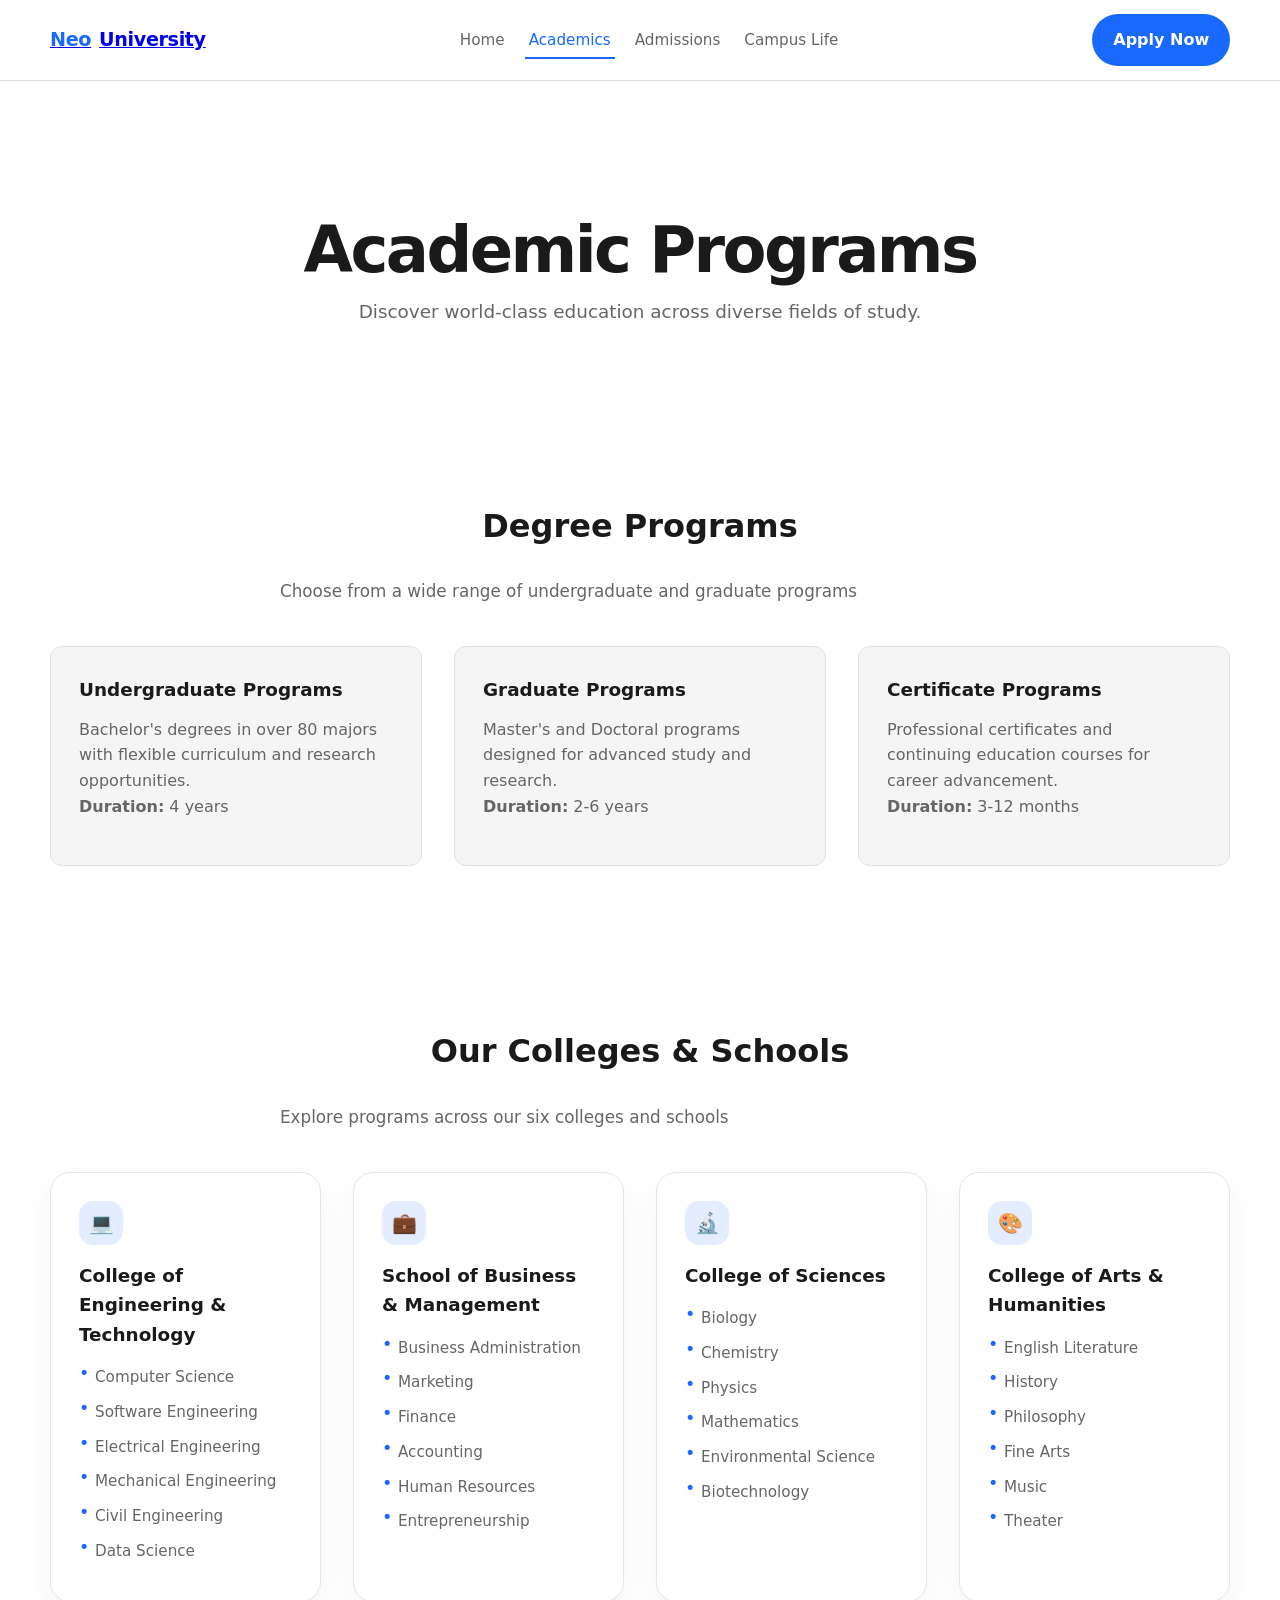
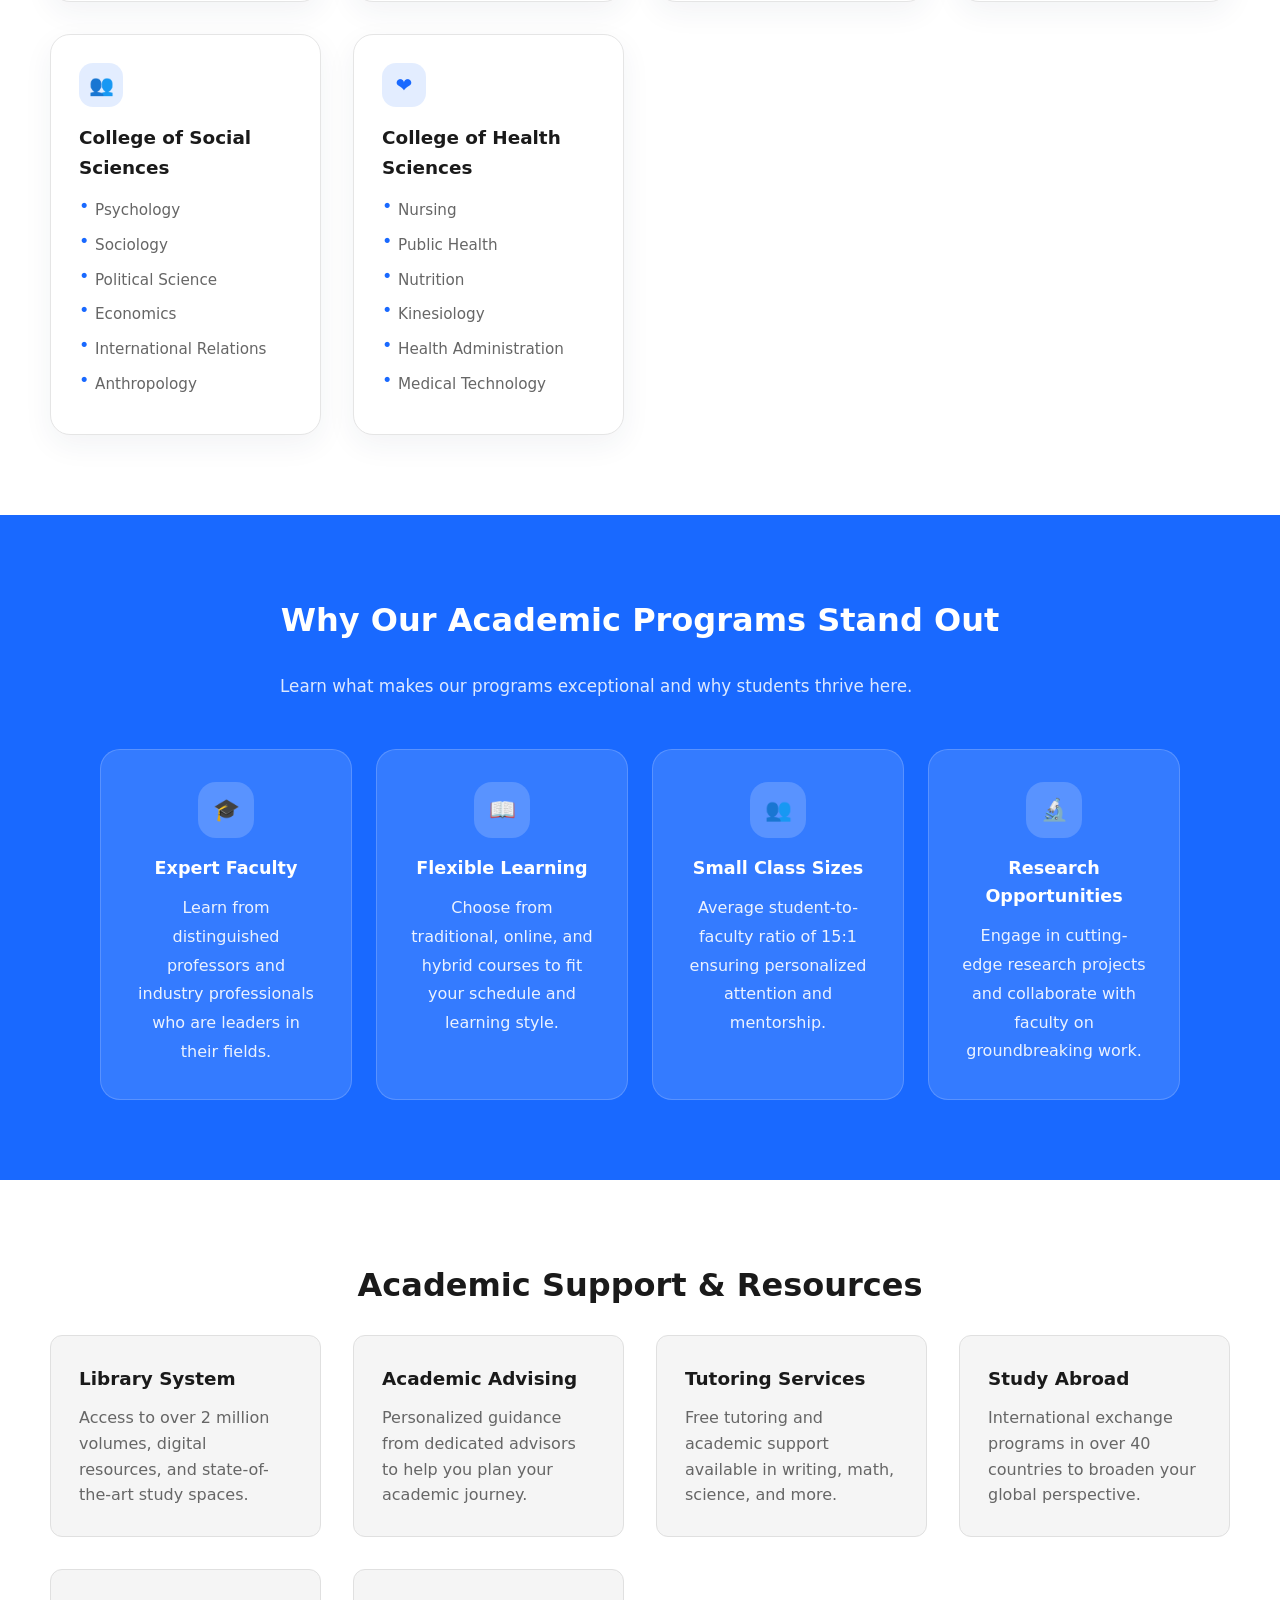
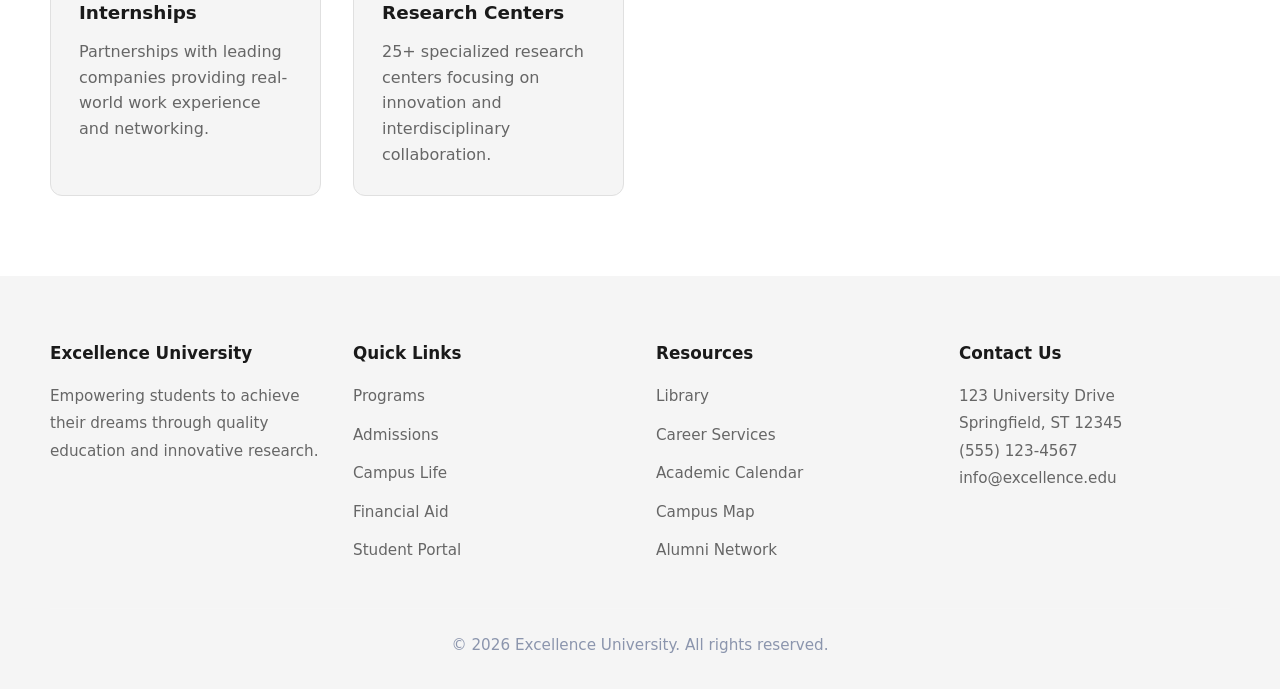
==== academics.html @ f868307e "Add files via upload" ====
﻿<!DOCTYPE html>
<html lang="en">
<head>
  <meta charset="UTF-8" />
  <meta name="viewport" content="width=device-width, initial-scale=1.0" />
  <title>Academic Programs | Neo University</title>
  <link rel="stylesheet" href="style.css" />
</head>
<body>
  <header>
    <div class="container navbar">
      <a class="brand" href="index.html"><span>Neo</span> University</a>
      <nav>
        <ul class="nav-links" id="mainNav">
          <li><a href="index.html">Home</a></li>
          <li><a href="academics.html" class="active">Academics</a></li>
          <li><a href="admission.html">Admissions</a></li>
          <li><a href="campus.html">Campus Life</a></li>
        </ul>
      </nav>
      <a class="cta" href="apply.html">Apply Now</a>
    </div>
  </header>

  <main>
    <section class="hero hero-academics">
      <div class="container hero-content">
        <h1>Academic Programs</h1>
        <p>Discover world-class education across diverse fields of study.</p>
      </div>
    </section>

    <section class="container">
      <h2 class="section-title">Degree Programs</h2>
      <p class="section-subtitle">Choose from a wide range of undergraduate and graduate programs</p>
      <div class="grid">
        <article class="card">
          <h3>Undergraduate Programs</h3>
          <p>Bachelor's degrees in over 80 majors with flexible curriculum and research opportunities.</p>
          <p><strong>Duration:</strong> 4 years</p>
        </article>
        <article class="card">
          <h3>Graduate Programs</h3>
          <p>Master's and Doctoral programs designed for advanced study and research.</p>
          <p><strong>Duration:</strong> 2-6 years</p>
        </article>
        <article class="card">
          <h3>Certificate Programs</h3>
          <p>Professional certificates and continuing education courses for career advancement.</p>
          <p><strong>Duration:</strong> 3-12 months</p>
        </article>
      </div>
    </section>

    <section class="container">
      <h2 class="section-title">Our Colleges &amp; Schools</h2>
      <p class="section-subtitle">Explore programs across our six colleges and schools</p>
      <div class="grid school-grid">
        <article class="school-card">
          <div class="school-icon">💻</div>
          <h3>College of Engineering &amp; Technology</h3>
          <ul>
            <li>Computer Science</li>
            <li>Software Engineering</li>
            <li>Electrical Engineering</li>
            <li>Mechanical Engineering</li>
            <li>Civil Engineering</li>
            <li>Data Science</li>
          </ul>
        </article>
        <article class="school-card">
          <div class="school-icon">💼</div>
          <h3>School of Business &amp; Management</h3>
          <ul>
            <li>Business Administration</li>
            <li>Marketing</li>
            <li>Finance</li>
            <li>Accounting</li>
            <li>Human Resources</li>
            <li>Entrepreneurship</li>
          </ul>
        </article>
        <article class="school-card">
          <div class="school-icon">🔬</div>
          <h3>College of Sciences</h3>
          <ul>
            <li>Biology</li>
            <li>Chemistry</li>
            <li>Physics</li>
            <li>Mathematics</li>
            <li>Environmental Science</li>
            <li>Biotechnology</li>
          </ul>
        </article>
        <article class="school-card">
          <div class="school-icon">🎨</div>
          <h3>College of Arts &amp; Humanities</h3>
          <ul>
            <li>English Literature</li>
            <li>History</li>
            <li>Philosophy</li>
            <li>Fine Arts</li>
            <li>Music</li>
            <li>Theater</li>
          </ul>
        </article>
        <article class="school-card">
          <div class="school-icon">👥</div>
          <h3>College of Social Sciences</h3>
          <ul>
            <li>Psychology</li>
            <li>Sociology</li>
            <li>Political Science</li>
            <li>Economics</li>
            <li>International Relations</li>
            <li>Anthropology</li>
          </ul>
        </article>
        <article class="school-card">
          <div class="school-icon">❤️</div>
          <h3>College of Health Sciences</h3>
          <ul>
            <li>Nursing</li>
            <li>Public Health</li>
            <li>Nutrition</li>
            <li>Kinesiology</li>
            <li>Health Administration</li>
            <li>Medical Technology</li>
          </ul>
        </article>
      </div>
    </section>

    <section class="benefits">
      <div class="container">
        <h2 class="section-title">Why Our Academic Programs Stand Out</h2>
        <p class="section-subtitle">Learn what makes our programs exceptional and why students thrive here.</p>
        <div class="benefit-grid">
          <article class="benefit-card">
            <div class="benefit-icon">🎓</div>
            <h3>Expert Faculty</h3>
            <p>Learn from distinguished professors and industry professionals who are leaders in their fields.</p>
          </article>
          <article class="benefit-card">
            <div class="benefit-icon">📖</div>
            <h3>Flexible Learning</h3>
            <p>Choose from traditional, online, and hybrid courses to fit your schedule and learning style.</p>
          </article>
          <article class="benefit-card">
            <div class="benefit-icon">👥</div>
            <h3>Small Class Sizes</h3>
            <p>Average student-to-faculty ratio of 15:1 ensuring personalized attention and mentorship.</p>
          </article>
          <article class="benefit-card">
            <div class="benefit-icon">🔬</div>
            <h3>Research Opportunities</h3>
            <p>Engage in cutting-edge research projects and collaborate with faculty on groundbreaking work.</p>
          </article>
        </div>
      </div>
    </section>

    <section class="container">
      <h2 class="section-title">Academic Support &amp; Resources</h2>
      <div class="grid support-grid">
        <article class="card">
          <h3>Library System</h3>
          <p>Access to over 2 million volumes, digital resources, and state-of-the-art study spaces.</p>
        </article>
        <article class="card">
          <h3>Academic Advising</h3>
          <p>Personalized guidance from dedicated advisors to help you plan your academic journey.</p>
        </article>
        <article class="card">
          <h3>Tutoring Services</h3>
          <p>Free tutoring and academic support available in writing, math, science, and more.</p>
        </article>
        <article class="card">
          <h3>Study Abroad</h3>
          <p>International exchange programs in over 40 countries to broaden your global perspective.</p>
        </article>
        <article class="card">
          <h3>Internships</h3>
          <p>Partnerships with leading companies providing real-world work experience and networking.</p>
        </article>
        <article class="card">
          <h3>Research Centers</h3>
          <p>25+ specialized research centers focusing on innovation and interdisciplinary collaboration.</p>
        </article>
      </div>
    </section>
  </main>

  <footer class="footer">
    <div class="container footer-grid">
      <div class="footer-column">
        <h3>Excellence University</h3>
        <p>Empowering students to achieve their dreams through quality education and innovative research.</p>
      </div>
      <div class="footer-column">
        <h4>Quick Links</h4>
        <ul>
          <li><a href="index.html">Programs</a></li>
          <li><a href="admissions.html">Admissions</a></li>
          <li><a href="campus.html">Campus Life</a></li>
          <li><a href="#">Financial Aid</a></li>
          <li><a href="#">Student Portal</a></li>
        </ul>
      </div>
      <div class="footer-column">
        <h4>Resources</h4>
        <ul>
          <li><a href="#">Library</a></li>
          <li><a href="#">Career Services</a></li>
          <li><a href="#">Academic Calendar</a></li>
          <li><a href="#">Campus Map</a></li>
          <li><a href="#">Alumni Network</a></li>
        </ul>
      </div>
      <div class="footer-column">
        <h4>Contact Us</h4>
        <p>123 University Drive<br />Springfield, ST 12345</p>
        <p>(555) 123-4567</p>
        <p><a href="mailto:info@excellence.edu">info@excellence.edu</a></p>
      </div>
    </div>
    <div class="footer-bottom">
      <p>© 2026 Excellence University. All rights reserved.</p>
    </div>
  </footer>
</body>
</html>
---- style.css ----
:root {
      --bg: #ffffff;
      --surface: #f5f5f5;
      --surface-strong: #e8e8e8;
      --text: #1a1a1a;
      --muted: #666666;
      --accent: #1969ff;
      --accent-soft: rgba(25, 105, 255, 0.12);
      font-family: Inter, system-ui, sans-serif;
      scroll-behavior: smooth;
    }

    * {
      box-sizing: border-box;
      margin: 0;
      padding: 0;
    }

    body {
      background: #ffffff;
      color: var(--text);
      line-height: 1.6;
      min-height: 100vh;
    }

    header {
      position: sticky;
      top: 0;
      z-index: 100;
      backdrop-filter: blur(18px);
      background: #ffffff;
      border-bottom: 1px solid #e0e0e0;
    }

    .container {
      width: min(1180px, calc(100% - 2rem));
      margin: 0 auto;
    }

    .navbar {
      display: flex;
      align-items: center;
      justify-content: space-between;
      gap: 1rem;
      padding: 0.9rem 0;
    }

    .brand {
      display: inline-flex;
      align-items: center;
      gap: 0.5rem;
      font-size: 1.2rem;
      font-weight: 700;
      letter-spacing: -0.02em;
    }

    .brand span {
      color: var(--accent);
    }

    nav {
      display: flex;
      align-items: center;
      gap: 1rem;
    }

    .nav-links {
      display: flex;
      align-items: center;
      gap: 1rem;
      list-style: none;
    }

    .nav-links a {
      color: var(--muted);
      text-decoration: none;
      font-size: 0.95rem;
      padding: 0.5rem 0.25rem;
      transition: color 0.2s ease, border-bottom 0.2s ease;
      border-bottom: 2px solid transparent;
    }

    .nav-links a:hover,
    .nav-links a.active {
      color: var(--accent);
      border-bottom-color: var(--accent);
    }

    .cta {
      display: inline-flex;
      align-items: center;
      justify-content: center;
      padding: 0.8rem 1.3rem;
      border-radius: 999px;
      background: var(--accent);
      color: white;
      font-weight: 600;
      text-decoration: none;
      transition: transform 0.2s ease, background 0.2s ease;
    }

    .cta:hover {
      transform: translateY(-1px);
      background: #0a71ff;
    }

    .hero {
      min-height: auto;
      background: #f9f9f9;
      display: grid;
      place-items: center;
      text-align: center;
      padding: 4rem 0;
    }

    .hero-content {
      max-width: 820px;
      width: 100%;
    }

    .hero h1 {
      font-size: clamp(3rem, 5vw, 4.8rem);
      line-height: 0.95;
      margin-bottom: 1rem;
      letter-spacing: -0.04em;
    }

    .hero p {
      font-size: 1.15rem;
      color: var(--muted);
      margin-bottom: 2.25rem;
    }

    .hero-buttons {
      display: flex;
      flex-wrap: wrap;
      justify-content: center;
      gap: 1rem;
    }

    .secondary {
      background: rgba(255, 255, 255, 0.12);
      color: white;
      border: 1px solid rgba(255, 255, 255, 0.12);
    }

    section {
      padding: 5rem 0;
    }

    .section-title {
      margin-bottom: 1.5rem;
      text-align: center;
      font-size: 2rem;
    }

    .grid {
      display: grid;
      gap: 2rem;
      grid-template-columns: repeat(auto-fit, minmax(280px, 1fr));
    }

    .card {
      background: var(--surface);
      border: 1px solid #e0e0e0;
      border-radius: 12px;
      padding: 1.75rem;
      min-height: 220px;
    }

    .card h3 {
      margin-bottom: 0.75rem;
      font-size: 1.15rem;
    }

    .card p {
      color: var(--muted);
    }

    .program-card {
      background: white;
      border: 1px solid #e0e0e0;
      border-radius: 12px;
      overflow: hidden;
      box-shadow: 0 2px 8px rgba(0, 0, 0, 0.08);
      transition: box-shadow 0.2s ease, transform 0.2s ease;
    }

    .program-card:hover {
      box-shadow: 0 4px 16px rgba(0, 0, 0, 0.12);
      transform: translateY(-2px);
    }

    .program-card img {
      width: 100%;
      height: 220px;
      object-fit: cover;
    }

    .program-card h3 {
      margin: 1.5rem 1.5rem 0.5rem;
      font-size: 1.2rem;
      color: var(--text);
    }

    .program-card p {
      margin: 0 1.5rem 1rem;
      color: var(--muted);
      font-size: 0.95rem;
    }

    .learn-more {
      display: inline-block;
      margin: 0 1.5rem 1.5rem;
      color: var(--accent);
      text-decoration: none;
      font-weight: 600;
      transition: color 0.2s ease;
    }

    .learn-more:hover {
      color: #0a71ff;
    }

    .hero.hero-academics,
    .hero.hero-admissions,
    .hero.hero-campus {
      min-height: 420px;
      background: linear-gradient(180deg, rgba(255,255,255,0.95), rgba(255,255,255,0.95)),
        url('https://images.unsplash.com/photo-1519681393784-d120267933ba?auto=format&fit=crop&w=1600&q=80') center/cover no-repeat;
      color: var(--text);
    }

    .hero.hero-admissions {
      background: linear-gradient(180deg, rgba(255,255,255,0.95), rgba(255,255,255,0.95)),
        url('https://images.unsplash.com/photo-1536882245865-c5948a5d0b66?auto=format&fit=crop&w=1600&q=80') center/cover no-repeat;
    }

    .hero.hero-campus {
      background: linear-gradient(180deg, rgba(255,255,255,0.95), rgba(255,255,255,0.95)),
        url('https://images.unsplash.com/photo-1496307042754-b4aa456c4a2d?auto=format&fit=crop&w=1600&q=80') center/cover no-repeat;
    }

    .section-subtitle {
      max-width: 720px;
      margin: 0.5rem auto 2.5rem;
      color: var(--muted);
      font-size: 1.05rem;
      line-height: 1.8;
    }

    .icon-card {
      background: white;
      border: 1px solid #e5e5e5;
      border-radius: 20px;
      padding: 2rem;
      box-shadow: 0 10px 30px rgba(32, 45, 83, 0.06);
      text-align: left;
    }

    .icon-card .icon {
      width: 52px;
      height: 52px;
      display: inline-flex;
      align-items: center;
      justify-content: center;
      border-radius: 16px;
      background: rgba(25, 105, 255, 0.12);
      color: var(--accent);
      font-size: 1.35rem;
      margin-bottom: 1rem;
    }

    .icon-card h3 {
      margin-bottom: 0.75rem;
      font-size: 1.15rem;
    }

    .info-banner {
      background: rgba(25, 105, 255, 0.1);
      border-left: 4px solid var(--accent);
      border-radius: 20px;
      padding: 1.75rem 2rem;
      margin: 2rem 0;
      display: flex;
      gap: 1rem;
      align-items: flex-start;
    }

    .info-banner .info-icon {
      width: 44px;
      height: 44px;
      display: inline-flex;
      align-items: center;
      justify-content: center;
      border-radius: 50%;
      background: rgba(25, 105, 255, 0.18);
      color: var(--accent);
      font-size: 1.25rem;
      margin-top: 0.25rem;
    }

    .metric-grid {
      grid-template-columns: repeat(auto-fit, minmax(200px, 1fr));
      margin-top: 2rem;
    }

    .metric-card {
      background: white;
      border: 1px solid #e5e5e5;
      border-radius: 18px;
      padding: 2rem;
      text-align: center;
      box-shadow: 0 12px 35px rgba(32, 45, 83, 0.05);
    }

    .metric-card p {
      margin: 0.5rem 0 0;
      color: var(--muted);
      font-size: 0.95rem;
    }

    .metric-value {
      font-size: 2.5rem;
      font-weight: 700;
      color: var(--accent);
      margin: 0;
    }

    .support-grid {
      grid-template-columns: repeat(auto-fit, minmax(220px, 1fr));
    }

    .support-card {
      background: white;
      border: 1px solid #e5e5e5;
      border-radius: 20px;
      padding: 2rem;
      box-shadow: 0 10px 30px rgba(32, 45, 83, 0.06);
      text-align: center;
    }

    .support-card .support-icon {
      width: 52px;
      height: 52px;
      display: inline-flex;
      align-items: center;
      justify-content: center;
      border-radius: 16px;
      background: rgba(25, 105, 255, 0.12);
      color: var(--accent);
      font-size: 1.35rem;
      margin-bottom: 1rem;
    }

    .testimonials {
      background: var(--accent);
      color: white;
      padding: 4rem 0;
    }

    .testimonial-grid {
      display: grid;
      gap: 1.5rem;
      grid-template-columns: repeat(auto-fit, minmax(260px, 1fr));
      max-width: 1080px;
      margin: 2.5rem auto 0;
    }

    .testimonial-card {
      background: rgba(255, 255, 255, 0.12);
      border: 1px solid rgba(255, 255, 255, 0.18);
      border-radius: 24px;
      padding: 2rem;
      min-height: 240px;
      display: flex;
      flex-direction: column;
      justify-content: space-between;
    }

    .testimonial-card p {
      line-height: 1.85;
      margin-bottom: 1.5rem;
    }

    .testimonial-card strong {
      display: block;
      font-size: 1rem;
      margin-top: auto;
      color: white;
    }

    .testimonial-card span {
      display: block;
      font-size: 0.95rem;
      color: rgba(255, 255, 255, 0.85);
      margin-top: 0.35rem;
    }

    .school-grid {
      grid-template-columns: repeat(auto-fit, minmax(260px, 1fr));
    }

    .school-card {
      background: white;
      border: 1px solid #e5e5e5;
      border-radius: 20px;
      padding: 1.75rem;
      box-shadow: 0 10px 30px rgba(32, 45, 83, 0.06);
    }

    .school-icon {
      width: 44px;
      height: 44px;
      border-radius: 14px;
      display: inline-flex;
      align-items: center;
      justify-content: center;
      background: rgba(25, 105, 255, 0.12);
      color: var(--accent);
      font-size: 1.25rem;
      margin-bottom: 1rem;
    }

    .school-card h3 {
      margin-bottom: 1rem;
      font-size: 1.15rem;
      color: var(--text);
    }

    .school-card ul {
      list-style: none;
      padding-left: 0;
      margin: 0;
    }

    .school-card li {
      position: relative;
      padding-left: 1rem;
      margin-bottom: 0.65rem;
      color: var(--muted);
      font-size: 0.95rem;
    }

    .school-card li::before {
      content: '•';
      position: absolute;
      left: 0;
      color: var(--accent);
      font-size: 1.1rem;
      line-height: 1;
    }

    .benefits {
      background: var(--accent);
      color: white;
      padding: 5rem 0;
    }

    .benefits .section-title {
      color: white;
    }

    .benefits .section-subtitle {
      color: rgba(255, 255, 255, 0.85);
    }

    .benefit-grid {
      display: grid;
      gap: 1.5rem;
      grid-template-columns: repeat(auto-fit, minmax(220px, 1fr));
      max-width: 1080px;
      margin: 3rem auto 0;
    }

    .benefit-card {
      background: rgba(255, 255, 255, 0.12);
      border: 1px solid rgba(255, 255, 255, 0.18);
      border-radius: 20px;
      padding: 2rem;
      min-height: 220px;
      text-align: center;
    }

    .benefit-icon {
      width: 56px;
      height: 56px;
      border-radius: 18px;
      display: inline-flex;
      align-items: center;
      justify-content: center;
      background: rgba(255, 255, 255, 0.18);
      margin-bottom: 1rem;
      font-size: 1.35rem;
    }

    .benefit-card h3 {
      margin-bottom: 0.75rem;
      font-size: 1.1rem;
    }

    .benefit-card p {
      color: rgba(255, 255, 255, 0.9);
      line-height: 1.8;
      margin: 0;
    }

    .support-grid {
      grid-template-columns: repeat(auto-fit, minmax(260px, 1fr));
    }

    .support-grid .card {
      min-height: 180px;
    }

    .requirements-grid {
      grid-template-columns: repeat(auto-fit, minmax(240px, 1fr));
    }

    .requirement-card {
      min-height: 180px;
      display: flex;
      flex-direction: column;
      justify-content: center;
    }

    .deadline-grid {
      grid-template-columns: repeat(auto-fit, minmax(300px, 1fr));
    }

    .deadline-card {
      border-left: 4px solid var(--accent);
      padding-left: 1.5rem;
    }

    .deadline-details {
      display: grid;
      gap: 1rem;
      grid-template-columns: repeat(2, minmax(120px, 1fr));
      margin-top: 1.5rem;
    }

    .deadline-details .label {
      font-size: 0.9rem;
      color: var(--muted);
      text-transform: uppercase;
      letter-spacing: 0.08em;
      margin-bottom: 0.35rem;
    }

    .deadline-details .value {
      font-size: 1rem;
      font-weight: 700;
      color: var(--text);
    }

    .process-list {
      display: grid;
      gap: 1rem;
    }

    .process-step {
      display: grid;
      grid-template-columns: 56px 1fr;
      gap: 1rem;
      align-items: center;
      background: white;
      border: 1px solid #e7ecf3;
      border-radius: 16px;
      padding: 1.25rem 1.5rem;
      box-shadow: 0 12px 50px rgba(32, 45, 83, 0.05);
    }

    .process-step span {
      width: 56px;
      height: 56px;
      display: inline-flex;
      align-items: center;
      justify-content: center;
      border-radius: 50%;
      background: var(--accent);
      color: white;
      font-weight: 700;
      font-size: 1rem;
    }

    .finance-grid {
      grid-template-columns: repeat(auto-fit, minmax(240px, 1fr));
    }

    .finance-card {
      min-height: 220px;
    }

    .cost-panel {
      background: rgba(25, 105, 255, 0.08);
      padding: 3rem 0;
    }

    .cost-content {
      background: white;
      border-radius: 24px;
      padding: 2.5rem;
      box-shadow: 0 20px 60px rgba(32, 45, 83, 0.08);
    }

    .cost-grid {
      display: grid;
      gap: 1.5rem;
      grid-template-columns: repeat(auto-fit, minmax(200px, 1fr));
      margin: 1.5rem 0 2rem;
    }

    .cost-label {
      font-size: 0.95rem;
      color: var(--muted);
      margin-bottom: 0.35rem;
    }

    .cost-value {
      font-size: 2rem;
      font-weight: 700;
      color: var(--accent);
      margin: 0;
    }

    .cost-summary {
      display: flex;
      align-items: center;
      justify-content: space-between;
      flex-wrap: wrap;
      gap: 1rem;
      margin-top: 1.5rem;
    }

    .cost-summary p {
      margin: 0;
      font-size: 1rem;
      font-weight: 600;
      color: var(--text);
    }

    .total-value {
      font-size: 2.5rem;
      color: var(--accent);
    }

    .cost-note {
      color: var(--muted);
      margin-top: 1rem;
    }

    .apply-cta {
      background: var(--accent);
      color: white;
      padding: 4rem 0;
    }

    .cta-panel {
      text-align: center;
      max-width: 920px;
      margin: 0 auto;
    }

    .cta-panel h2,
    .cta-panel p {
      color: white;
    }

    .cta-buttons {
      display: inline-flex;
      flex-wrap: wrap;
      justify-content: center;
      gap: 1rem;
      margin-top: 1.75rem;
    }

    .cta-buttons .cta {
      min-width: 200px;
    }

    .cta-buttons .secondary {
      background: white;
      color: var(--accent);
      border: 1px solid rgba(255,255,255,0.3);
    }

    .cta-buttons .secondary:hover {
      background: #f4f9ff;
    }

    .hero + section {
      margin-top: -5rem;
      position: relative;
      z-index: 1;
    }

    #contact .contact-card {
      max-width: 720px;
      margin: 0 auto;
      text-align: center;
    }

    .contact-card a {
      display: inline-flex;
      margin-top: 1rem;
      padding: 0.85rem 1.3rem;
      border-radius: 999px;
      background: var(--accent);
      color: white;
      text-decoration: none;
      font-weight: 600;
    }

    .footer {
      background: #f5f5f5;
      padding: 4rem 0 2rem;
      color: var(--muted);
    }

    .footer-grid {
      display: grid;
      gap: 2rem;
      grid-template-columns: repeat(4, minmax(180px, 1fr));
      border-bottom: 1px solid rgba(255, 255, 255, 0.08);
      padding-bottom: 2rem;
    }

    .footer-column h3,
    .footer-column h4 {
      color: var(--text);
      margin-bottom: 1rem;
      font-size: 1.05rem;
    }

    .footer-column p,
    .footer-column li {
      font-size: 0.95rem;
      line-height: 1.8;
    }

    .footer-column ul {
      list-style: none;
      padding: 0;
      margin: 0;
    }

    .footer-column li {
      margin-bottom: 0.7rem;
    }

    .footer-column a {
      color: var(--muted);
      text-decoration: none;
    }

    .footer-column a:hover {
      color: var(--text);
    }

    .social-links {
      display: flex;
      gap: 0.75rem;
      margin-top: 1rem;
    }

    .social-links a {
      display: inline-flex;
      align-items: center;
      justify-content: center;
      width: 36px;
      height: 36px;
      border-radius: 50%;
      background: rgba(255, 255, 255, 0.06);
      color: var(--text);
      text-decoration: none;
      font-size: 0.95rem;
    }

    .footer-bottom {
      margin-top: 1.5rem;
      text-align: center;
      font-size: 0.95rem;
      color: #8b95ad;
    }

    @media (max-width: 900px) {
      .navbar {
        align-items: flex-start;
        flex-direction: column;
      }

      nav {
        width: 100%;
      }

      .nav-links {
        flex-wrap: wrap;
        justify-content: center;
        gap: 0.75rem;
      }

      .nav-links a {
        padding: 0.45rem 0.5rem;
      }

      .hero {
        padding: 3rem 0;
      }

      .hero.hero-academics,
      .hero.hero-admissions,
      .hero.hero-campus {
        min-height: 360px;
      }

      .section-title {
        font-size: 1.75rem;
      }

      .section-subtitle {
        margin-bottom: 2rem;
      }

      .process-step {
        grid-template-columns: 48px 1fr;
        padding: 1rem 1.2rem;
      }

      .cost-summary {
        flex-direction: column;
        align-items: flex-start;
      }

      .cta-buttons {
        flex-direction: column;
        gap: 0.75rem;
      }

      .cta-buttons .cta {
        min-width: auto;
        width: 100%;
      }

      .footer-grid {
        grid-template-columns: repeat(2, minmax(180px, 1fr));
      }
    }

    @media (max-width: 600px) {
      .container {
        width: min(100%, calc(100% - 1.5rem));
      }

      .navbar {
        gap: 0.75rem;
      }

      .brand {
        font-size: 1.1rem;
      }

      .nav-links {
        gap: 0.5rem;
      }

      .hero h1 {
        font-size: clamp(2.2rem, 8vw, 3rem);
      }

      .hero p {
        font-size: 1rem;
      }

      .hero-buttons {
        flex-direction: column;
      }

      .card,
      .program-card,
      .icon-card,
      .support-card,
      .testimonial-card,
      .school-card,
      .deadline-card,
      .finance-card,
      .requirement-card,
      .benefit-card,
      .cost-content,
      .info-banner,
      .process-step {
        padding: 1.5rem;
      }

      .info-banner {
        flex-direction: column;
        gap: 1rem;
      }

      .deadline-details {
        grid-template-columns: 1fr;
      }

      .process-step {
        grid-template-columns: 1fr;
      }

      .process-step span {
        margin-bottom: 0.75rem;
      }

      .testimonial-grid {
        gap: 1rem;
      }

      .footer-grid {
        grid-template-columns: 1fr;
      }

      .footer {
        padding: 3rem 0 1.5rem;
      }
    }
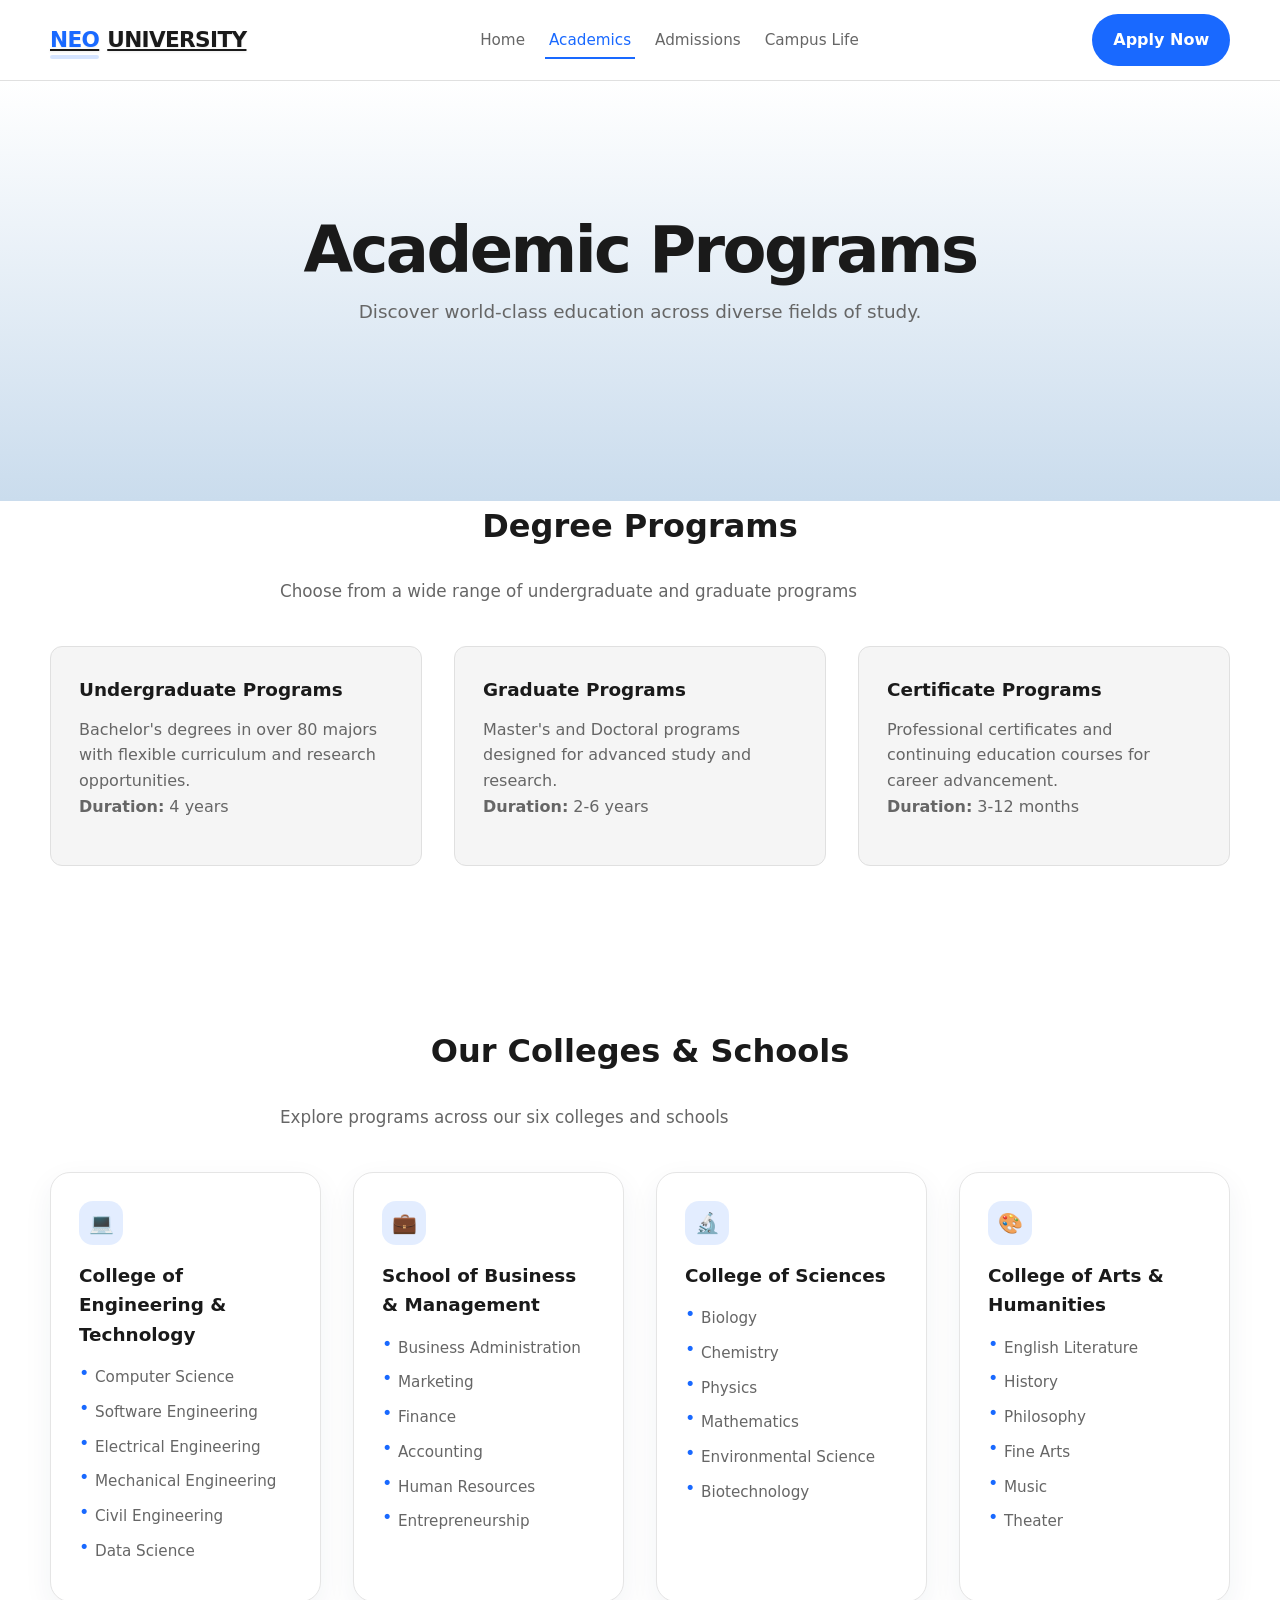
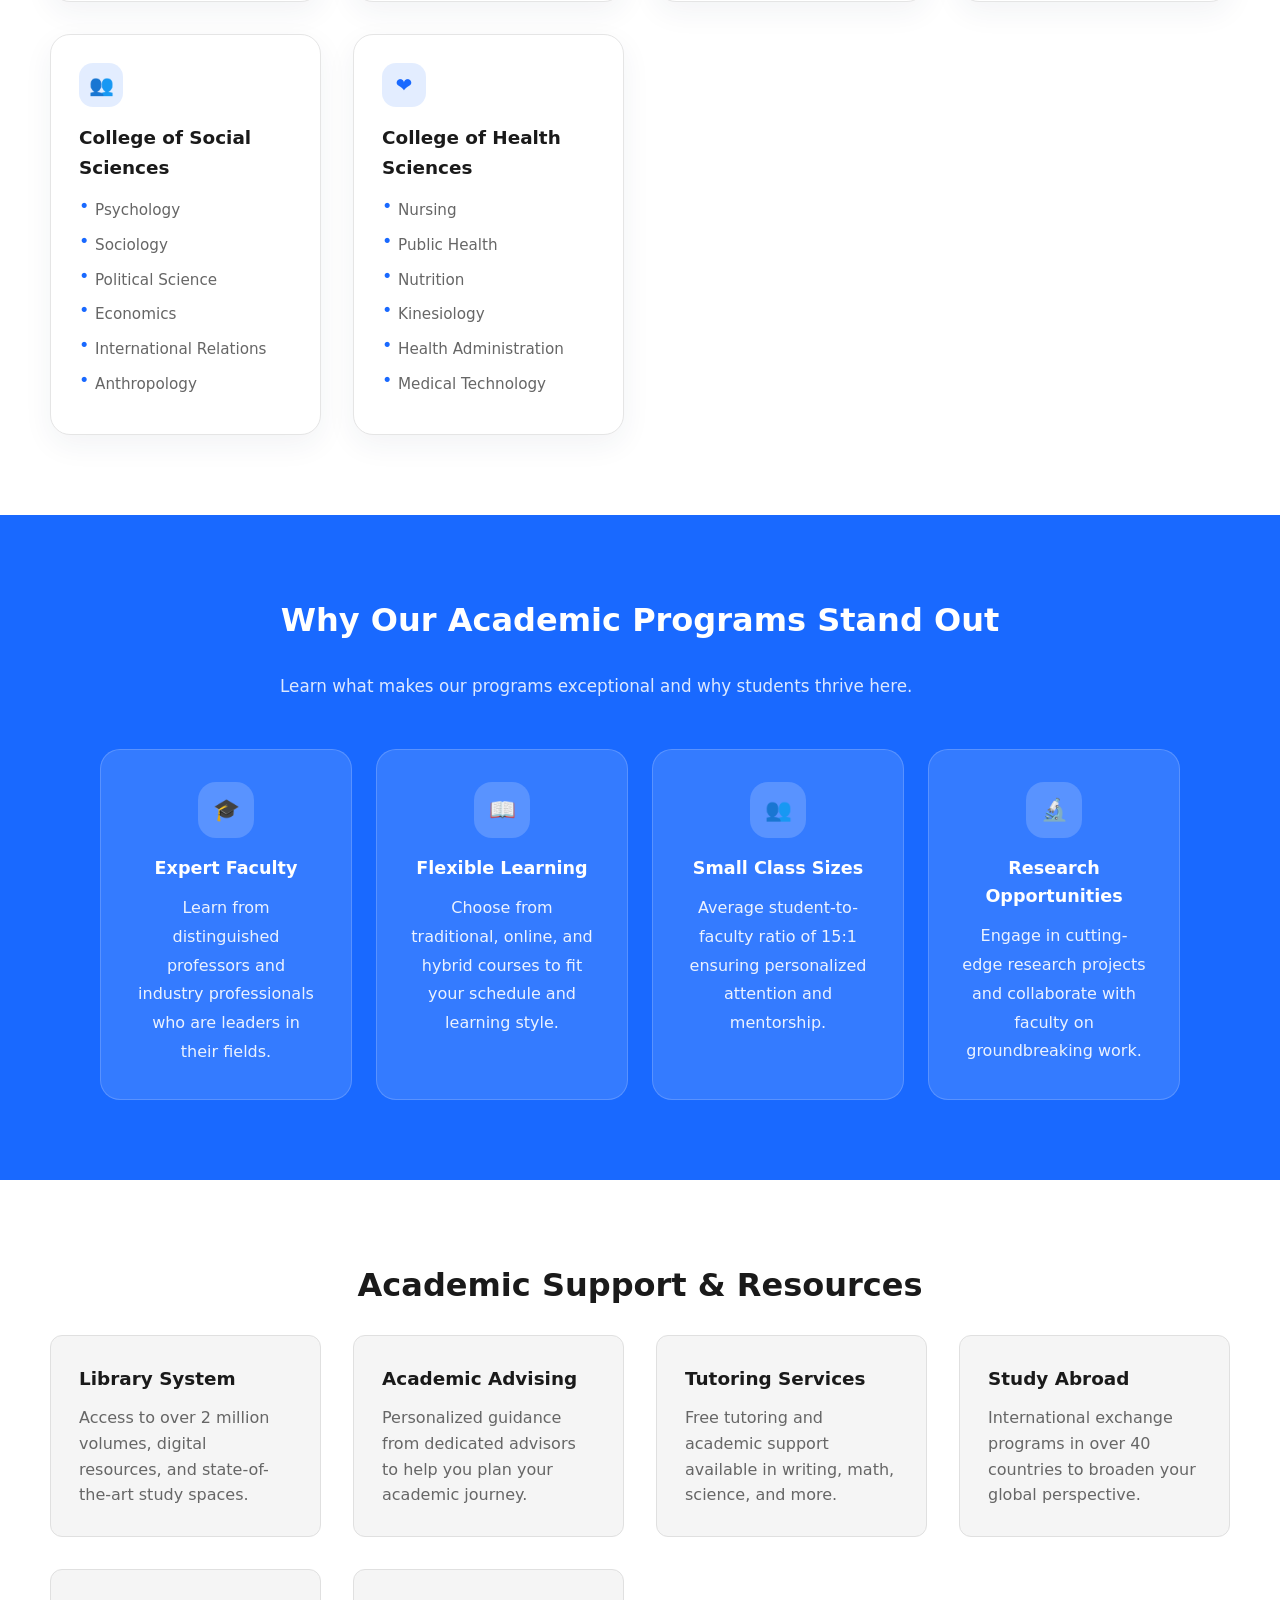
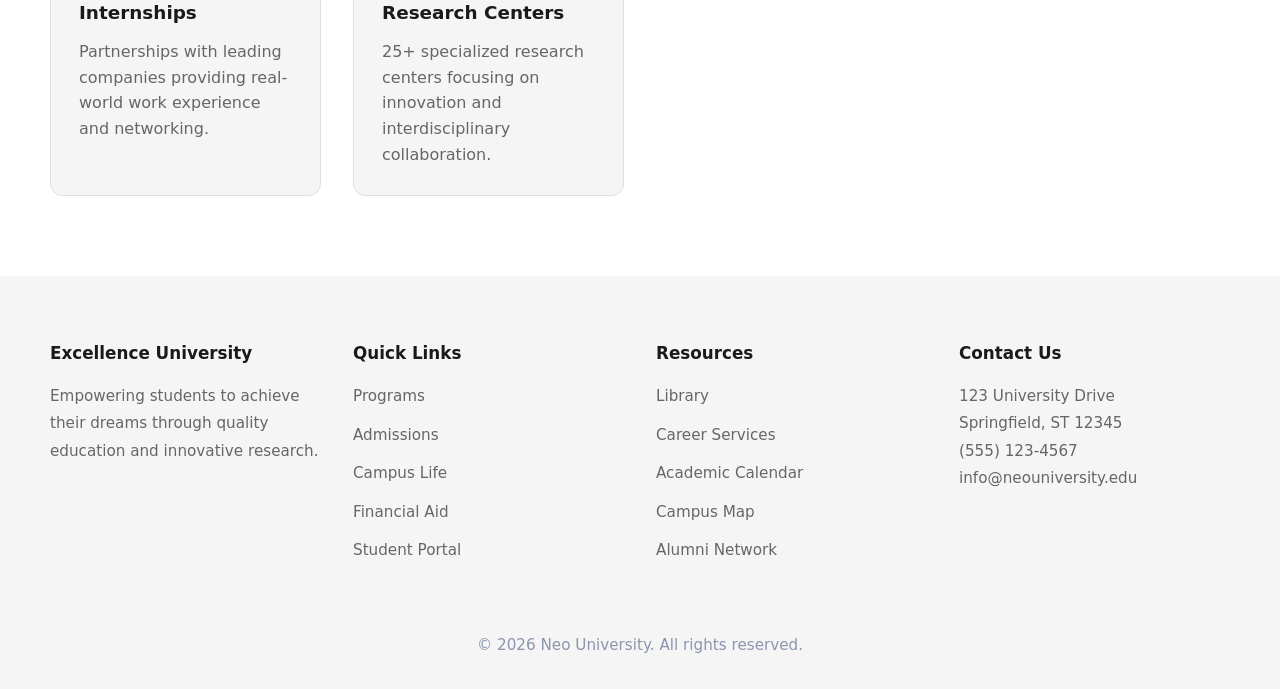
==== commit cec269dd: "Update university name and footer links" ====
--- a/academics.html
+++ b/academics.html
@@ -1,4 +1,4 @@
-﻿<!DOCTYPE html>
+<!DOCTYPE html>
 <html lang="en">
 <head>
   <meta charset="UTF-8" />
@@ -30,7 +30,7 @@
       </div>
     </section>
 
-    <section class="container">
+    <section class="container" id="degree-programs">
       <h2 class="section-title">Degree Programs</h2>
       <p class="section-subtitle">Choose from a wide range of undergraduate and graduate programs</p>
       <div class="grid">
@@ -200,32 +200,32 @@
       <div class="footer-column">
         <h4>Quick Links</h4>
         <ul>
-          <li><a href="index.html">Programs</a></li>
-          <li><a href="admissions.html">Admissions</a></li>
-          <li><a href="campus.html">Campus Life</a></li>
-          <li><a href="#">Financial Aid</a></li>
-          <li><a href="#">Student Portal</a></li>
+          <li><a href="academics.html#degree-programs">Programs</a></li>
+          <li><a href="admission.html#application-requirements">Admissions</a></li>
+          <li><a href="campus.html#campus-life">Campus Life</a></li>
+          <li><a href="admission.html#financial-aid">Financial Aid</a></li>
+          <li><a href="admission.html#student-portal">Student Portal</a></li>
         </ul>
       </div>
       <div class="footer-column">
         <h4>Resources</h4>
         <ul>
-          <li><a href="#">Library</a></li>
-          <li><a href="#">Career Services</a></li>
-          <li><a href="#">Academic Calendar</a></li>
-          <li><a href="#">Campus Map</a></li>
-          <li><a href="#">Alumni Network</a></li>
+          <li><a>Library</a></li>
+          <li><a>Career Services</a></li>
+          <li><a href="">Academic Calendar</a></li>
+          <li><a href="">Campus Map</a></li>
+          <li><a href="">Alumni Network</a></li>
         </ul>
       </div>
       <div class="footer-column">
         <h4>Contact Us</h4>
         <p>123 University Drive<br />Springfield, ST 12345</p>
         <p>(555) 123-4567</p>
-        <p><a href="mailto:info@excellence.edu">info@excellence.edu</a></p>
+        <p><a href="mailto:info@neouniversity.edu">info@neouniversity.edu</a></p>
       </div>
     </div>
     <div class="footer-bottom">
-      <p>© 2026 Excellence University. All rights reserved.</p>
+      <p>© 2026 Neo University. All rights reserved.</p>
     </div>
   </footer>
 </body>
--- a/style.css
+++ b/style.css
@@ -49,13 +49,28 @@
       display: inline-flex;
       align-items: center;
       gap: 0.5rem;
-      font-size: 1.2rem;
-      font-weight: 700;
-      letter-spacing: -0.02em;
+      font-size: 1.35rem;
+      font-weight: 800;
+      letter-spacing: -0.03em;
+      text-transform: uppercase;
+      color: var(--text);
+      text-shadow: 0 1px 2px rgba(0, 0, 0, 0.08);
     }
 
     .brand span {
       color: var(--accent);
+      position: relative;
+    }
+
+    .brand span::after {
+      content: '';
+      position: absolute;
+      left: 0;
+      bottom: -0.1rem;
+      width: 100%;
+      height: 0.25rem;
+      background: rgba(25, 105, 255, 0.18);
+      border-radius: 999px;
     }
 
     nav {
@@ -116,6 +131,7 @@
     .hero-content {
       max-width: 820px;
       width: 100%;
+      padding: 0 1rem;
     }
 
     .hero h1 {
@@ -226,18 +242,18 @@
     .hero.hero-admissions,
     .hero.hero-campus {
       min-height: 420px;
-      background: linear-gradient(180deg, rgba(255,255,255,0.95), rgba(255,255,255,0.95)),
+      background: linear-gradient(180deg, rgba(255,255,255,0.95), rgba(199, 218, 236, 0.95)),
         url('https://images.unsplash.com/photo-1519681393784-d120267933ba?auto=format&fit=crop&w=1600&q=80') center/cover no-repeat;
       color: var(--text);
     }
 
     .hero.hero-admissions {
-      background: linear-gradient(180deg, rgba(255,255,255,0.95), rgba(255,255,255,0.95)),
+      background: linear-gradient(180deg, rgba(255,255,255,0.95), rgba(199, 218, 236, 0.95)),
         url('https://images.unsplash.com/photo-1536882245865-c5948a5d0b66?auto=format&fit=crop&w=1600&q=80') center/cover no-repeat;
     }
 
     .hero.hero-campus {
-      background: linear-gradient(180deg, rgba(255,255,255,0.95), rgba(255,255,255,0.95)),
+      background: linear-gradient(180deg, rgba(255,255,255,0.95), rgba(199, 218, 236, 0.95)),
         url('https://images.unsplash.com/photo-1496307042754-b4aa456c4a2d?auto=format&fit=crop&w=1600&q=80') center/cover no-repeat;
     }
 
@@ -784,6 +800,108 @@
       color: #8b95ad;
     }
 
+    .application-form {
+      background: white;
+      border: 1px solid #e6e6e6;
+      border-radius: 24px;
+      box-shadow: 0 22px 60px rgba(32, 45, 83, 0.08);
+      padding: 2rem;
+      margin-top: -3rem;
+    }
+
+    .application-form h2 {
+      margin-bottom: 0.5rem;
+      font-size: 2rem;
+    }
+
+    .application-form .section-subtitle {
+      margin-bottom: 2rem;
+      max-width: 780px;
+    }
+
+    .form-section {
+      margin-top: 2.5rem;
+    }
+
+    .form-section h3 {
+      margin-bottom: 1rem;
+      font-size: 1.25rem;
+      color: var(--text);
+    }
+
+    .form-grid {
+      display: grid;
+      gap: 1.5rem;
+      grid-template-columns: repeat(2, minmax(240px, 1fr));
+    }
+
+    .form-group {
+      display: flex;
+      flex-direction: column;
+      gap: 0.5rem;
+    }
+
+    .form-group.full-width {
+      grid-column: 1 / -1;
+    }
+
+    .form-group label {
+      font-size: 0.92rem;
+      color: #4f4f4f;
+      font-weight: 600;
+    }
+
+    .form-group input,
+    .form-group select,
+    .form-group textarea {
+      width: 100%;
+      min-height: 48px;
+      border: 1px solid #d7d7d7;
+      border-radius: 14px;
+      padding: 0.9rem 1rem;
+      font: inherit;
+      background: #fff;
+      color: var(--text);
+    }
+
+    .form-group textarea {
+      min-height: 140px;
+      resize: vertical;
+    }
+
+    .form-checkbox {
+      display: flex;
+      gap: 0.85rem;
+      align-items: flex-start;
+      margin-bottom: 1rem;
+    }
+
+    .form-checkbox input {
+      margin-top: 0.25rem;
+      width: auto;
+      height: auto;
+    }
+
+    .form-checkbox label {
+      margin: 0;
+      font-weight: 400;
+      color: var(--muted);
+      line-height: 1.6;
+    }
+
+    .form-actions {
+      display: flex;
+      flex-wrap: wrap;
+      justify-content: flex-end;
+      gap: 1rem;
+      margin-top: 2rem;
+    }
+
+    .form-actions .cta {
+      min-width: 180px;
+      padding: 0.95rem 1.5rem;
+    }
+
     @media (max-width: 900px) {
       .navbar {
         align-items: flex-start;
@@ -800,6 +918,22 @@
         gap: 0.75rem;
       }
 
+      .form-grid {
+        grid-template-columns: 1fr;
+      }
+
+      .hero {
+        padding: 3rem 0;
+      }
+
+      section {
+        padding: 3rem 0;
+      }
+
+      .hero + section {
+        margin-top: -2rem;
+      }
+
       .nav-links a {
         padding: 0.45rem 0.5rem;
       }
@@ -854,6 +988,37 @@
 
       .navbar {
         gap: 0.75rem;
+      }
+
+      .hero {
+        padding: 2.25rem 0;
+      }
+
+      section {
+        padding: 2.5rem 0;
+      }
+
+      .hero + section {
+        margin-top: -1rem;
+      }
+
+      .hero-buttons {
+        gap: 0.75rem;
+      }
+
+      .hero-buttons .cta {
+        width: 100%;
+      }
+
+      .metric-grid,
+      .grid,
+      .testimonials .testimonial-grid,
+      .footer-grid {
+        grid-template-columns: 1fr;
+      }
+
+      .cta-panel {
+        padding: 0 0.75rem;
       }
 
       .brand {
@@ -920,4 +1085,4 @@
       .footer {
         padding: 3rem 0 1.5rem;
       }
-    }+    }
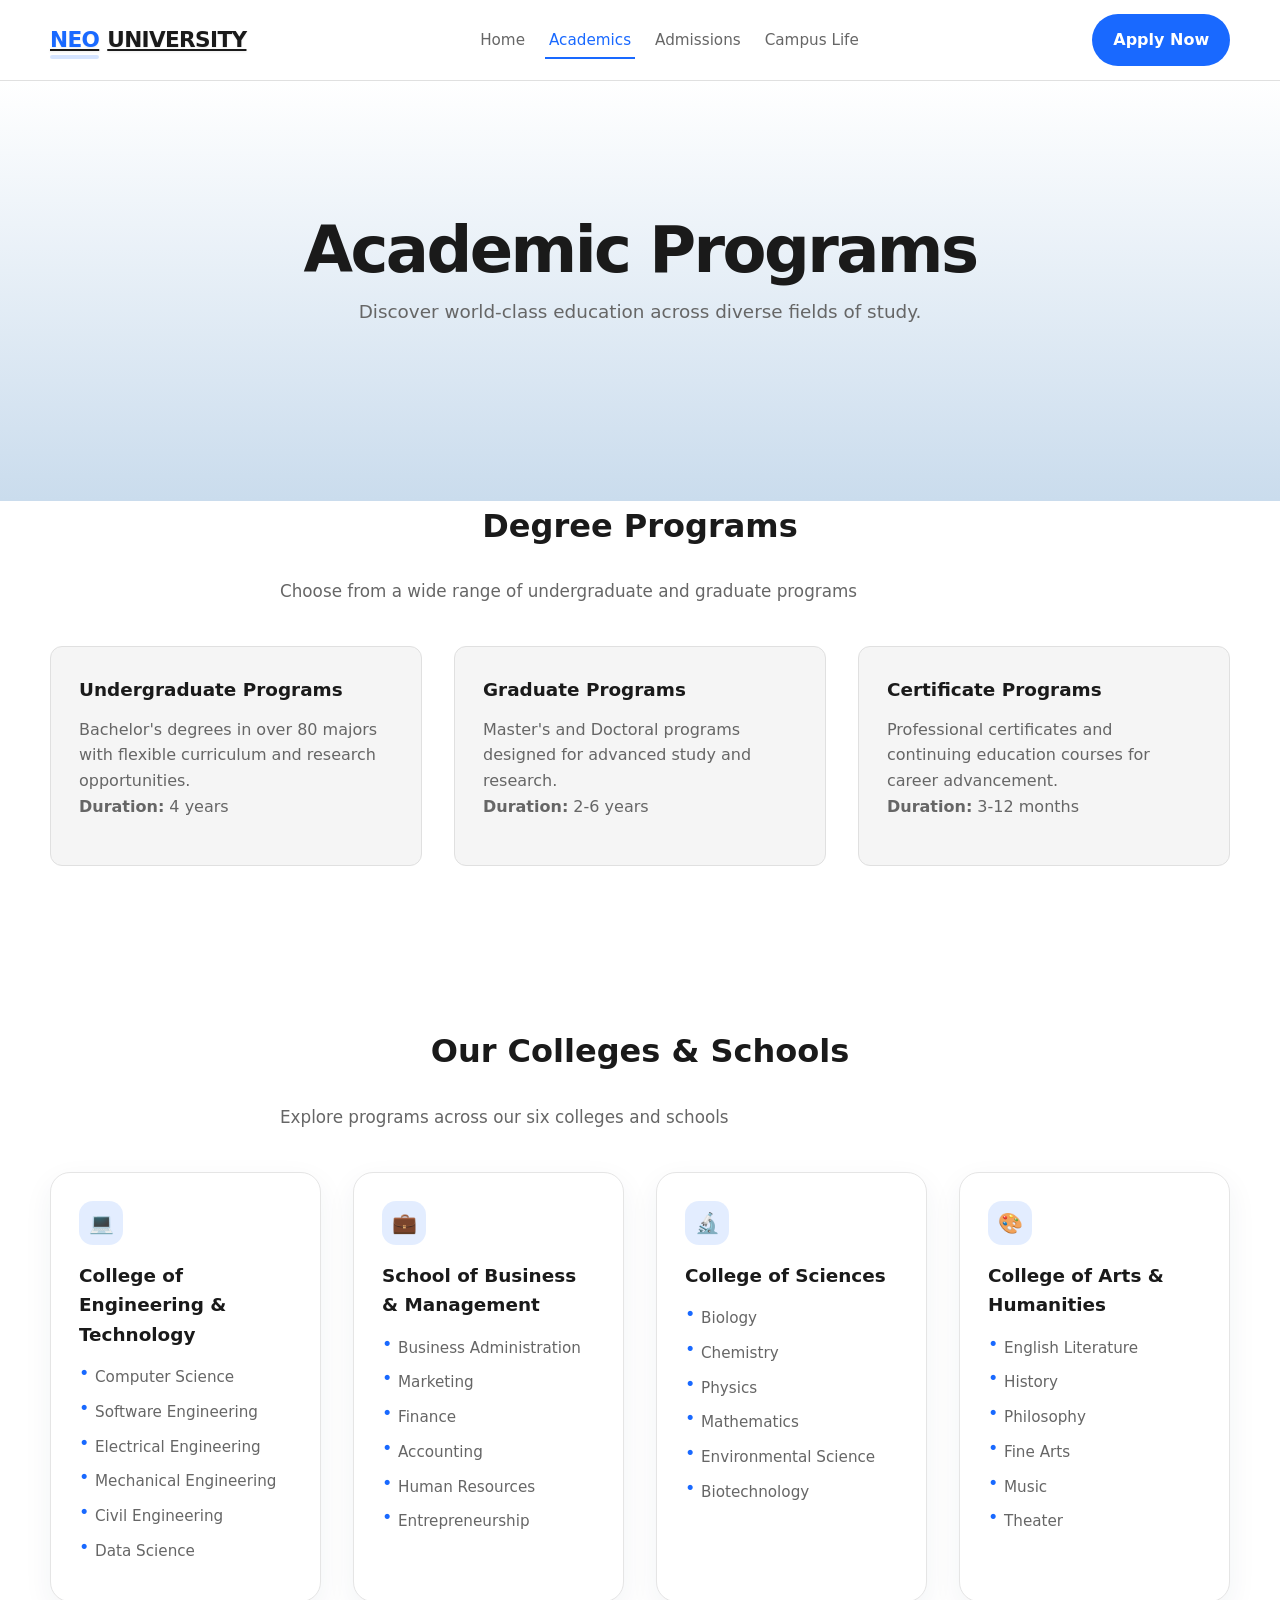
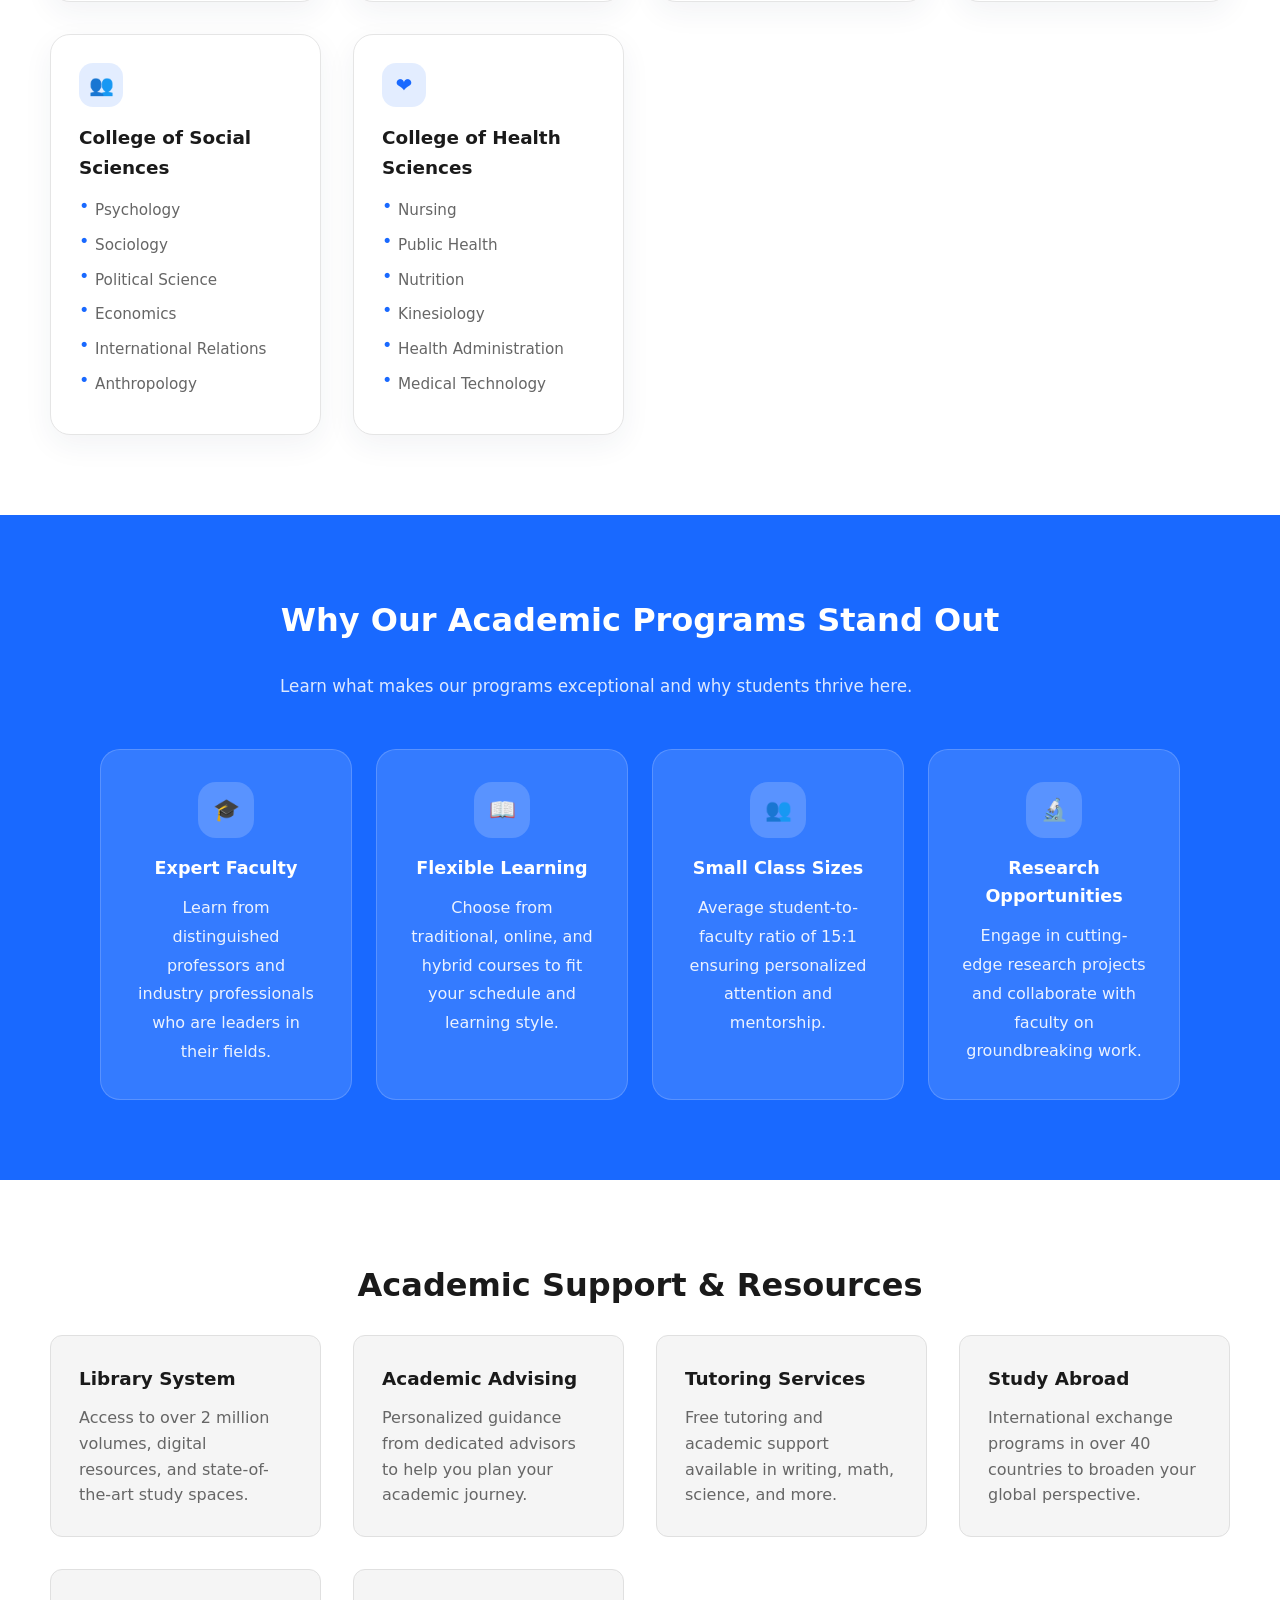
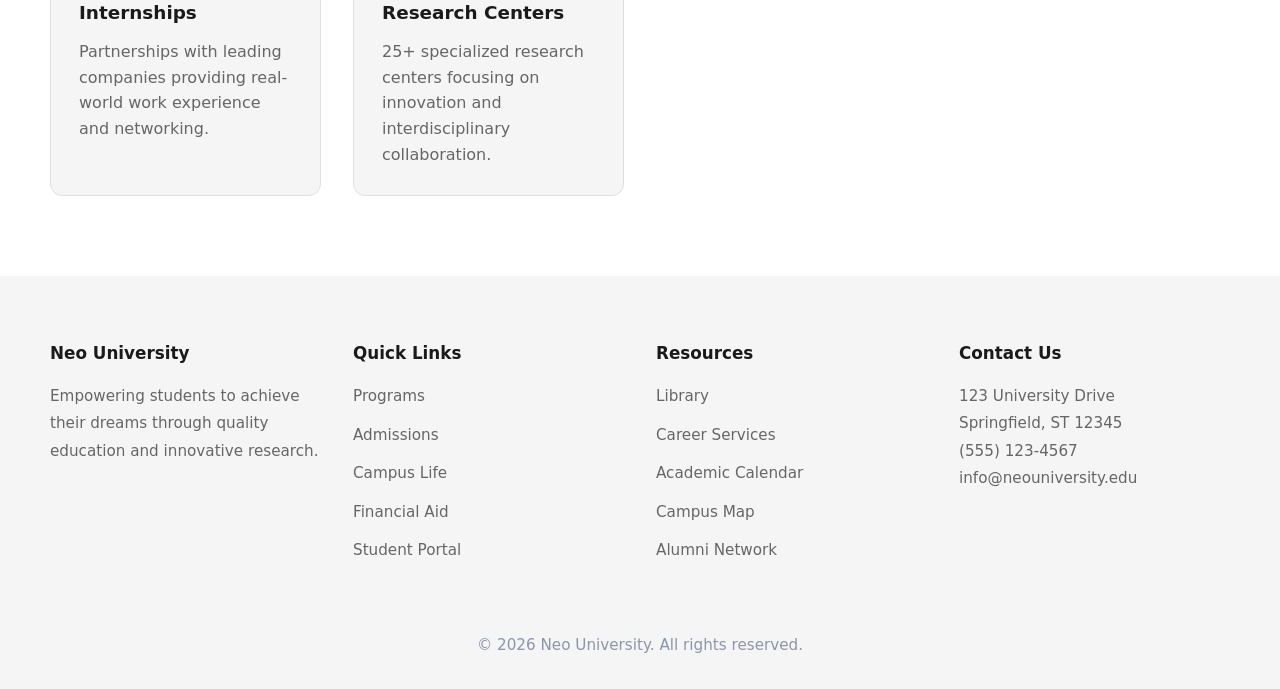
==== commit f044d857: "Update university name and footer links" ====
--- a/academics.html
+++ b/academics.html
@@ -194,7 +194,7 @@
   <footer class="footer">
     <div class="container footer-grid">
       <div class="footer-column">
-        <h3>Excellence University</h3>
+        <h3>Neo University</h3>
         <p>Empowering students to achieve their dreams through quality education and innovative research.</p>
       </div>
       <div class="footer-column">
@@ -212,9 +212,9 @@
         <ul>
           <li><a>Library</a></li>
           <li><a>Career Services</a></li>
-          <li><a href="">Academic Calendar</a></li>
-          <li><a href="">Campus Map</a></li>
-          <li><a href="">Alumni Network</a></li>
+          <li><a>Academic Calendar</a></li>
+          <li><a>Campus Map</a></li>
+          <li><a>Alumni Network</a></li>
         </ul>
       </div>
       <div class="footer-column">
--- a/style.css
+++ b/style.css
@@ -1086,3 +1086,164 @@
         padding: 3rem 0 1.5rem;
       }
     }
+
+    @media (max-width: 414px) {
+      .container {
+        width: min(100%, calc(100% - 1rem));
+      }
+
+      .brand {
+        font-size: 1rem;
+      }
+
+      .hero h1 {
+        font-size: clamp(1.8rem, 7vw, 2.5rem);
+      }
+
+      .hero p {
+        font-size: 0.95rem;
+      }
+
+      .section-title {
+        font-size: 1.5rem;
+      }
+
+      .card,
+      .program-card,
+      .icon-card,
+      .support-card,
+      .testimonial-card,
+      .school-card,
+      .deadline-card,
+      .finance-card,
+      .requirement-card,
+      .benefit-card,
+      .cost-content,
+      .info-banner,
+      .process-step {
+        padding: 1.25rem;
+      }
+
+      .metric-value {
+        font-size: 2rem;
+      }
+
+      .cta {
+        padding: 0.75rem 1.2rem;
+        font-size: 0.9rem;
+      }
+    }
+
+    @media (max-width: 375px) {
+      .container {
+        width: min(100%, calc(100% - 0.75rem));
+      }
+
+      .brand {
+        font-size: 0.95rem;
+      }
+
+      .hero h1 {
+        font-size: clamp(1.6rem, 6vw, 2.2rem);
+      }
+
+      .hero p {
+        font-size: 0.9rem;
+      }
+
+      .section-title {
+        font-size: 1.4rem;
+      }
+
+      .card,
+      .program-card,
+      .icon-card,
+      .support-card,
+      .testimonial-card,
+      .school-card,
+      .deadline-card,
+      .finance-card,
+      .requirement-card,
+      .benefit-card,
+      .cost-content,
+      .info-banner,
+      .process-step {
+        padding: 1rem;
+      }
+
+      .metric-value {
+        font-size: 1.8rem;
+      }
+
+      .cta {
+        padding: 0.7rem 1rem;
+        font-size: 0.85rem;
+      }
+
+      .nav-links {
+        gap: 0.4rem;
+      }
+
+      .nav-links a {
+        font-size: 0.9rem;
+      }
+    }
+
+    @media (max-width: 360px) {
+      .container {
+        width: min(100%, calc(100% - 0.5rem));
+      }
+
+      .brand {
+        font-size: 0.9rem;
+      }
+
+      .hero h1 {
+        font-size: clamp(1.5rem, 5vw, 2rem);
+      }
+
+      .hero p {
+        font-size: 0.85rem;
+      }
+
+      .section-title {
+        font-size: 1.3rem;
+      }
+
+      .card,
+      .program-card,
+      .icon-card,
+      .support-card,
+      .testimonial-card,
+      .school-card,
+      .deadline-card,
+      .finance-card,
+      .requirement-card,
+      .benefit-card,
+      .cost-content,
+      .info-banner,
+      .process-step {
+        padding: 0.9rem;
+      }
+
+      .metric-value {
+        font-size: 1.6rem;
+      }
+
+      .cta {
+        padding: 0.65rem 0.9rem;
+        font-size: 0.8rem;
+      }
+
+      .nav-links {
+        gap: 0.35rem;
+      }
+
+      .nav-links a {
+        font-size: 0.85rem;
+      }
+
+      .footer {
+        padding: 2rem 0 1rem;
+      }
+    }
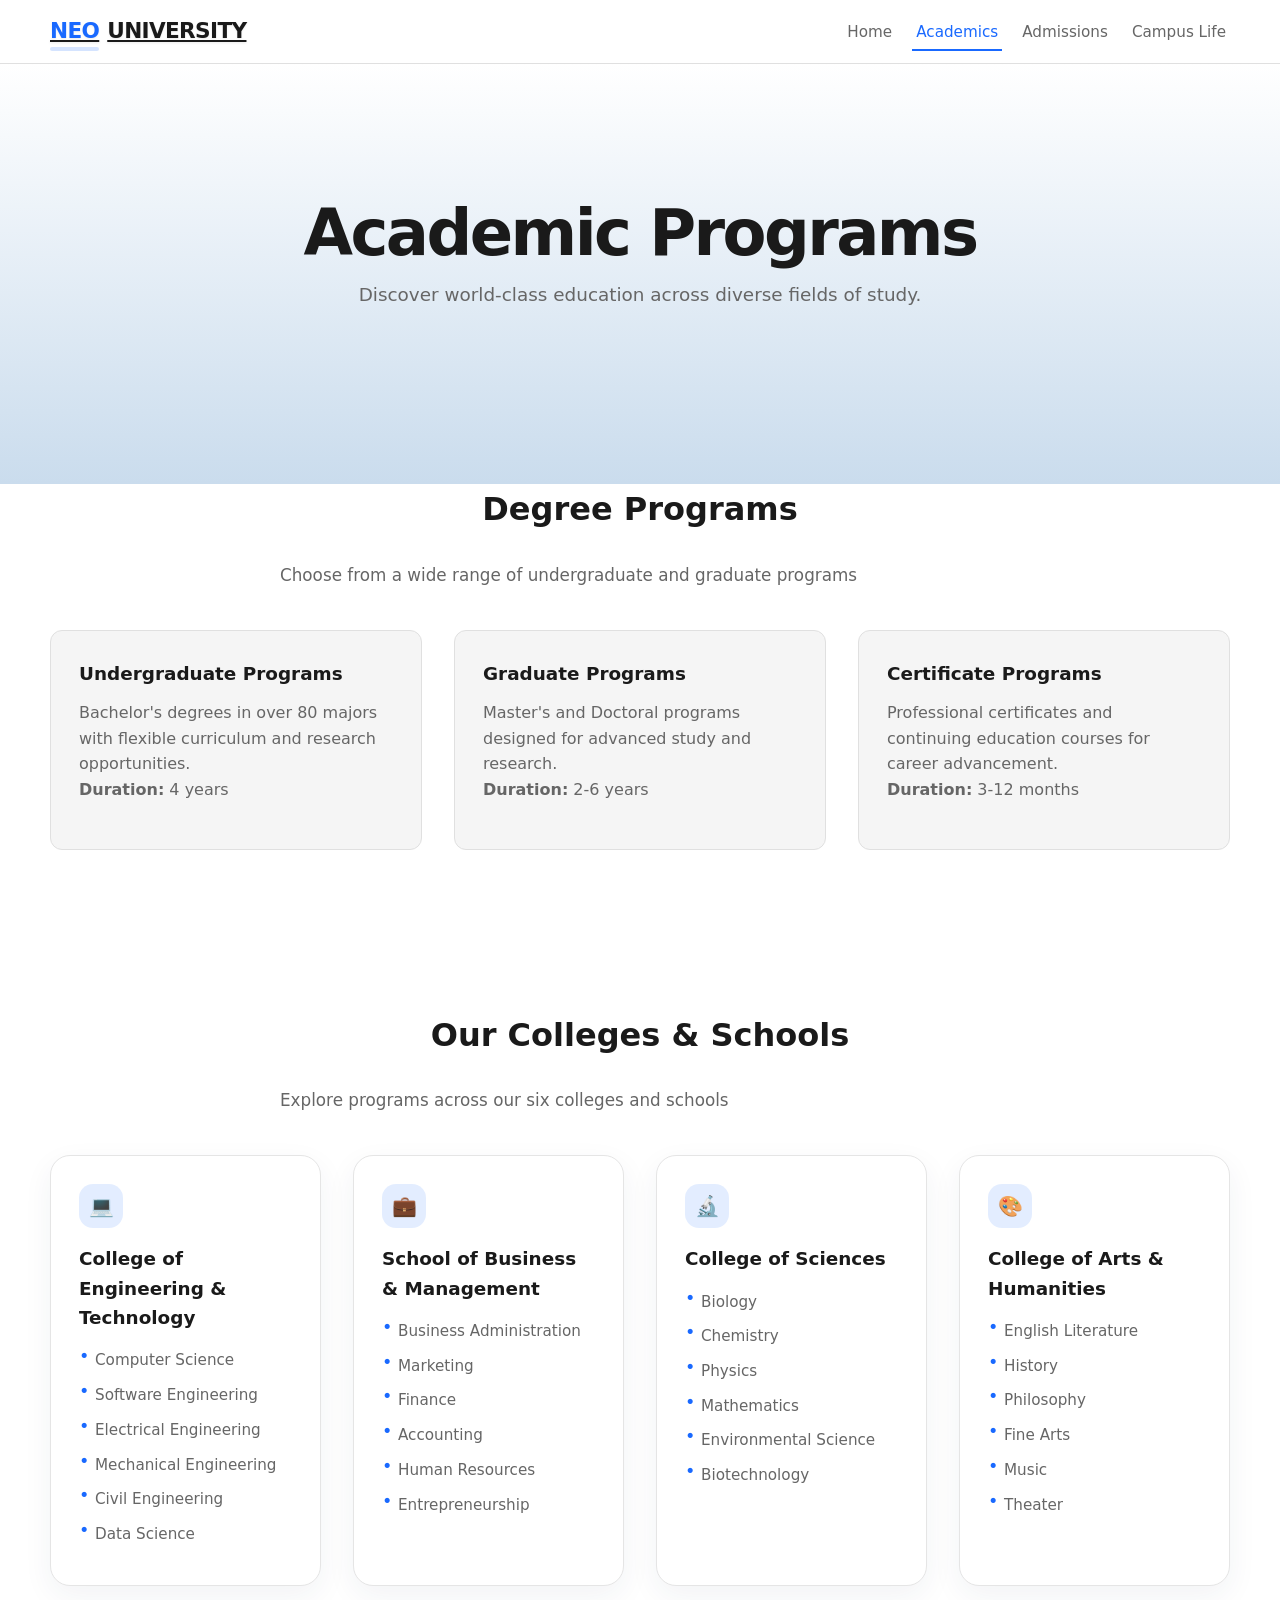
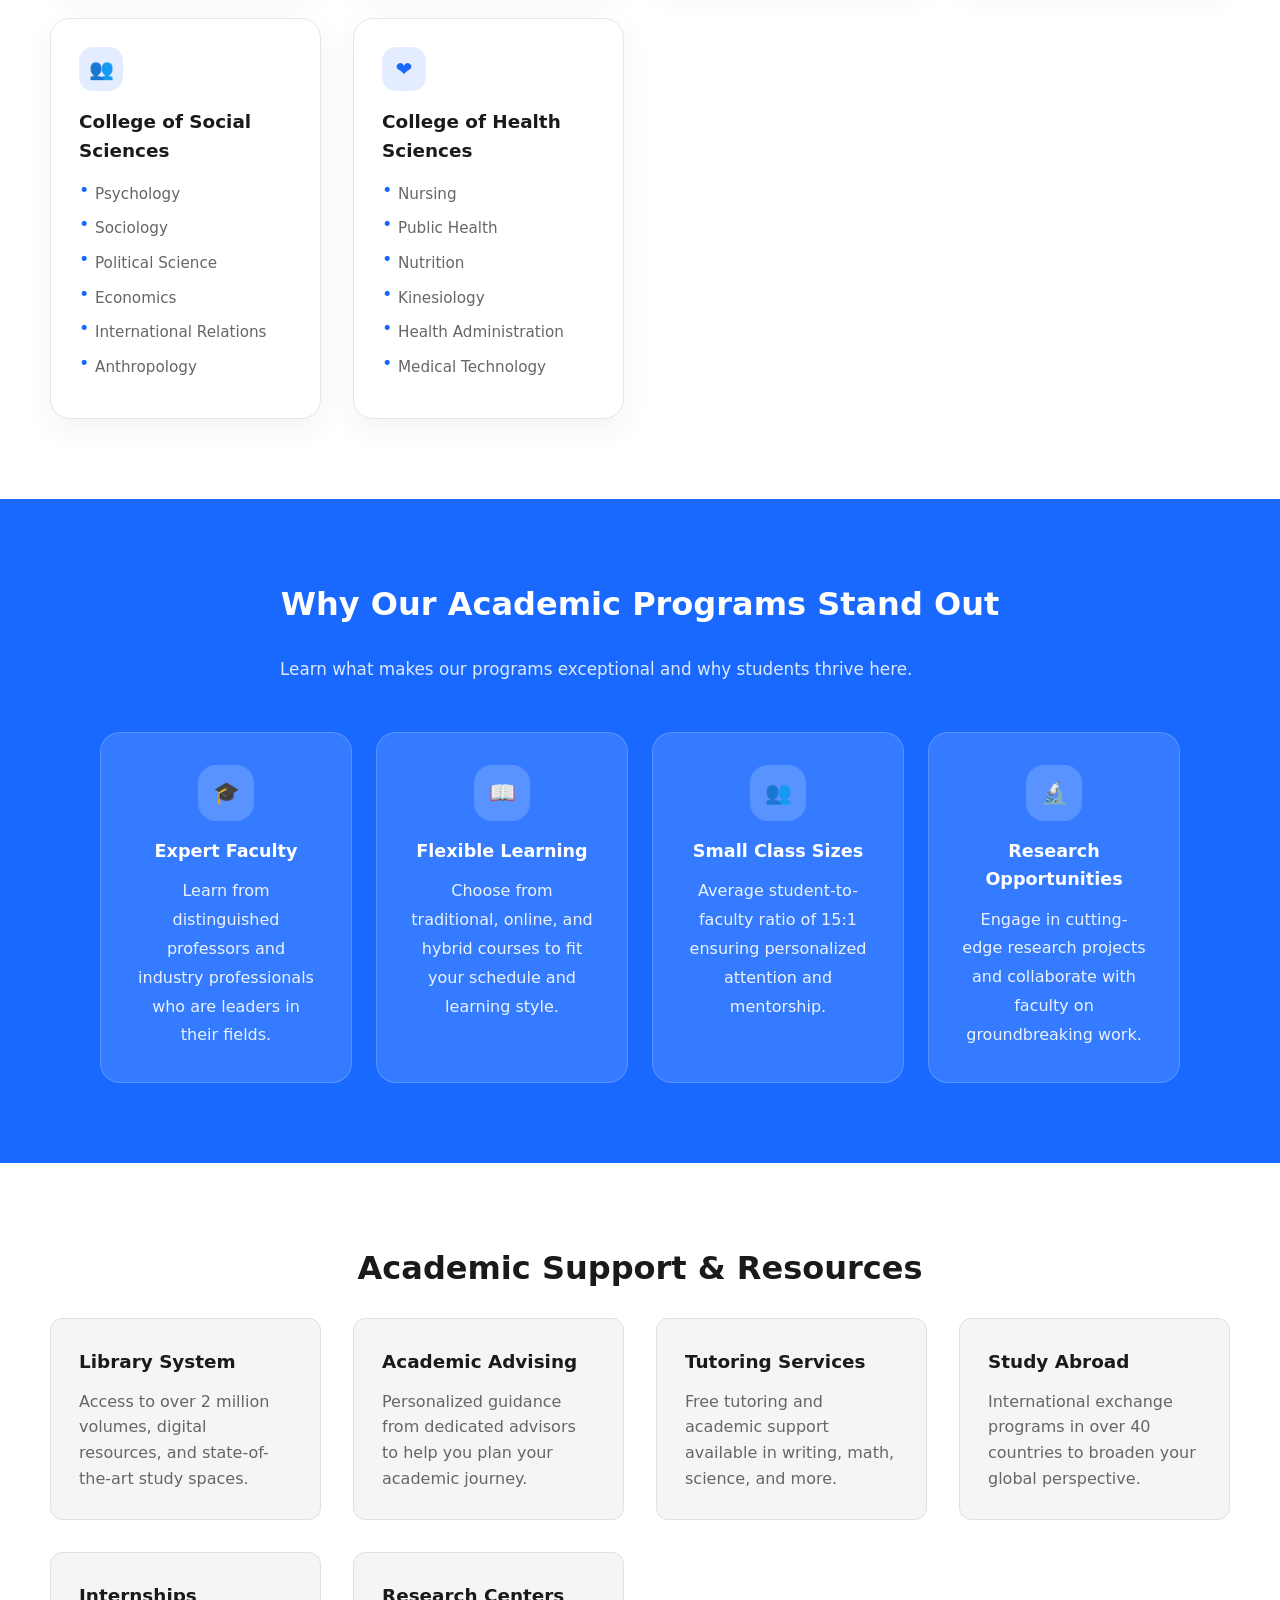
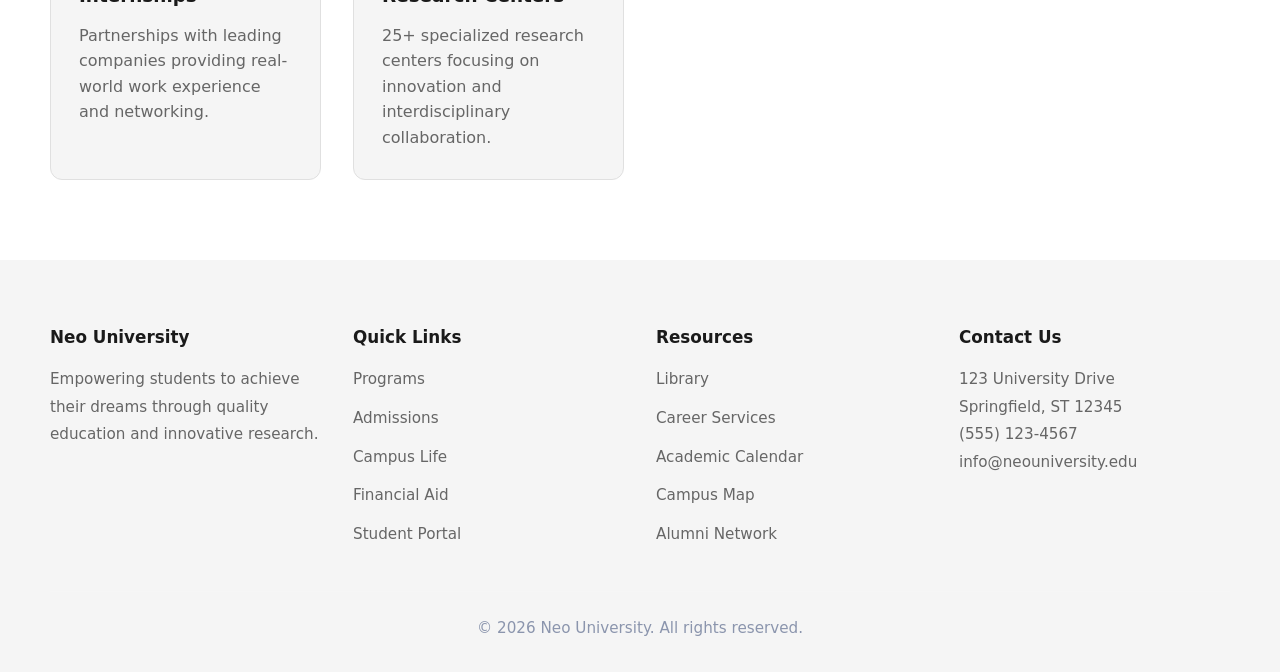
==== commit 909ff699: "Remove 'Apply Now' link from header" ====
--- a/academics.html
+++ b/academics.html
@@ -18,7 +18,6 @@
           <li><a href="campus.html">Campus Life</a></li>
         </ul>
       </nav>
-      <a class="cta" href="apply.html">Apply Now</a>
     </div>
   </header>
 
--- a/style.css
+++ b/style.css
@@ -112,6 +112,7 @@
       font-weight: 600;
       text-decoration: none;
       transition: transform 0.2s ease, background 0.2s ease;
+      border: 1.5px solid #999999;
     }
 
     .cta:hover {
@@ -157,7 +158,7 @@
     .secondary {
       background: rgba(255, 255, 255, 0.12);
       color: white;
-      border: 1px solid rgba(255, 255, 255, 0.12);
+      border: 1.5px solid #999999;
     }
 
     section {
@@ -726,6 +727,7 @@
       color: white;
       text-decoration: none;
       font-weight: 600;
+      border: 1.5px solid #999999;
     }
 
     .footer {
